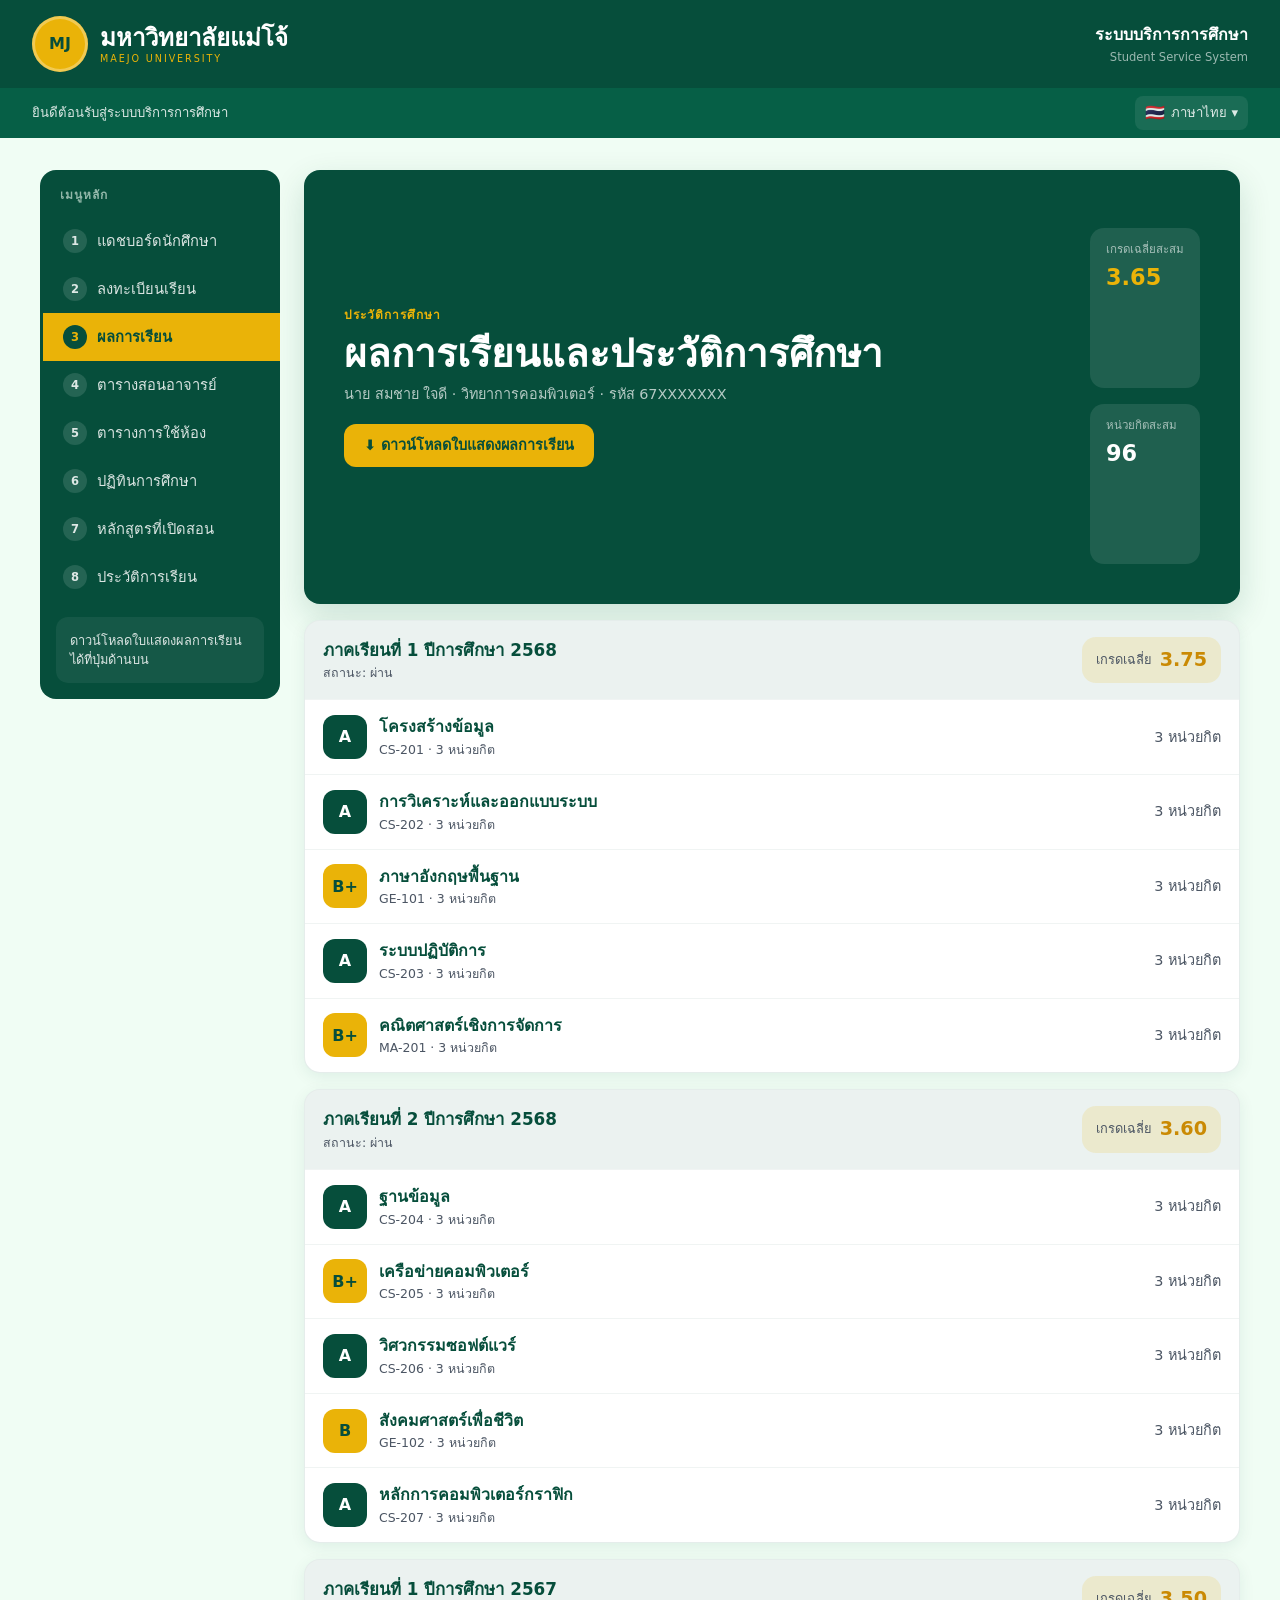
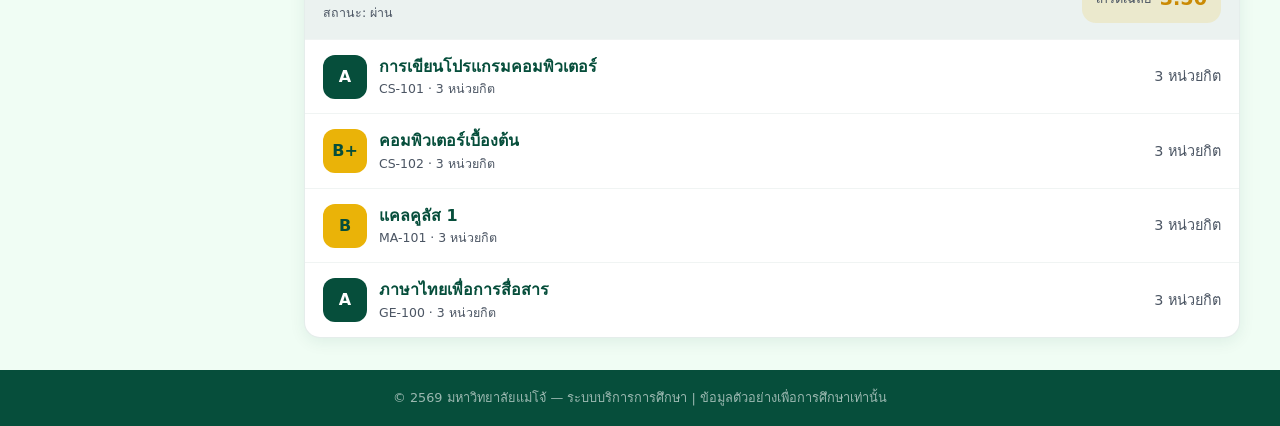
==== ledger.html @ 20697ff1 "first commit" ====
<!DOCTYPE html>
<html lang="th">
<head>
  <meta charset="UTF-8" />
  <meta name="viewport" content="width=device-width, initial-scale=1.0" />
  <title>ผลการเรียน — ระบบบริการการศึกษา มหาวิทยาลัยแม่โจ้</title>
  <meta name="description" content="ผลการเรียนและประวัติการศึกษา มหาวิทยาลัยแม่โจ้" />
  <link rel="stylesheet" href="style.css" />
</head>
<body>
  <a class="skip-link" href="#main">ข้ามไปยังเนื้อหาหลัก</a>

  <!-- ============ HEADER ============ -->
  <header class="site-header">
    <div class="site-header__top">
      <div class="site-header__logo" aria-hidden="true">MJ</div>
      <div class="site-header__titles">
        <p class="site-header__uni">มหาวิทยาลัยแม่โจ้</p>
        <p class="site-header__uni-en">Maejo University</p>
      </div>
      <div class="site-header__system">
        <p class="site-header__system-th">ระบบบริการการศึกษา</p>
        <p class="site-header__system-en">Student Service System</p>
      </div>
    </div>
    <div class="site-header__sub">
      <span class="site-header__welcome">ยินดีต้อนรับสู่ระบบบริการการศึกษา</span>
      <span class="site-header__lang"><span class="site-header__lang-flag">🇹🇭</span> ภาษาไทย ▾</span>
    </div>
  </header>

  <!-- ============ LAYOUT BODY ============ -->
  <div class="layout-body">
    <!-- SIDEBAR -->
    <aside class="sidebar" aria-label="เมนูหลัก">
      <p class="sidebar__title">เมนูหลัก</p>
      <nav>
        <ul>
          <li><a class="sidebar__link" href="index.html"><span class="sidebar__num">1</span> แดชบอร์ดนักศึกษา</a></li>
          <li><a class="sidebar__link" href="registry.html"><span class="sidebar__num">2</span> ลงทะเบียนเรียน</a></li>
          <li><a class="sidebar__link is-active" href="ledger.html"><span class="sidebar__num">3</span> ผลการเรียน</a></li>
          <li><a class="sidebar__link" href="#"><span class="sidebar__num">4</span> ตารางสอนอาจารย์</a></li>
          <li><a class="sidebar__link" href="#"><span class="sidebar__num">5</span> ตารางการใช้ห้อง</a></li>
          <li><a class="sidebar__link" href="#"><span class="sidebar__num">6</span> ปฏิทินการศึกษา</a></li>
          <li><a class="sidebar__link" href="#"><span class="sidebar__num">7</span> หลักสูตรที่เปิดสอน</a></li>
          <li><a class="sidebar__link" href="#"><span class="sidebar__num">8</span> ประวัติการเรียน</a></li>
        </ul>
      </nav>
      <div class="sidebar__hint">ดาวน์โหลดใบแสดงผลการเรียนได้ที่ปุ่มด้านบน</div>
    </aside>

    <!-- MAIN -->
    <main class="main" id="main">
      <!-- HERO -->
      <section class="hero" aria-label="ผลการเรียนและประวัติการศึกษา">
        <div class="hero__inner">
          <div class="hero__main">
            <p class="hero__eyebrow">ประวัติการศึกษา</p>
            <h1 class="hero__title">ผลการเรียนและประวัติการศึกษา</h1>
            <p class="hero__subtitle">นาย สมชาย ใจดี · วิทยาการคอมพิวเตอร์ · รหัส 67XXXXXXX</p>
            <div style="margin-top:18px;">
              <a class="btn btn--gold" href="#">⬇ ดาวน์โหลดใบแสดงผลการเรียน</a>
            </div>
          </div>
          <div class="hero__stats" style="flex-direction:column;">
            <div class="stat">
              <p class="stat__label">เกรดเฉลี่ยสะสม</p>
              <p class="stat__value stat__value--gold">3.65</p>
            </div>
            <div class="stat">
              <p class="stat__label">หน่วยกิตสะสม</p>
              <p class="stat__value">96</p>
            </div>
          </div>
        </div>
      </section>

      <!-- SEMESTERS -->
      <div style="display:flex;flex-direction:column;gap:16px;">

        <!-- Semester 1 / 2568 -->
        <section class="semester" aria-label="ภาคเรียนที่ 1 ปีการศึกษา 2568">
          <header class="semester__head">
            <div>
              <h2 class="semester__title">ภาคเรียนที่ 1 ปีการศึกษา 2568</h2>
              <p class="semester__status">สถานะ: ผ่าน</p>
            </div>
            <div class="semester__gpa">
              <span class="semester__gpa-label">เกรดเฉลี่ย</span>
              <span class="semester__gpa-value">3.75</span>
            </div>
          </header>
          <div>
            <div class="grade-row">
              <div class="grade-row__info">
                <span class="grade-pill grade-pill--a">A</span>
                <div>
                  <p class="grade-row__name">โครงสร้างข้อมูล</p>
                  <p class="grade-row__code">CS-201 · 3 หน่วยกิต</p>
                </div>
              </div>
              <span class="grade-row__credits">3 หน่วยกิต</span>
            </div>
            <div class="grade-row">
              <div class="grade-row__info">
                <span class="grade-pill grade-pill--a">A</span>
                <div>
                  <p class="grade-row__name">การวิเคราะห์และออกแบบระบบ</p>
                  <p class="grade-row__code">CS-202 · 3 หน่วยกิต</p>
                </div>
              </div>
              <span class="grade-row__credits">3 หน่วยกิต</span>
            </div>
            <div class="grade-row">
              <div class="grade-row__info">
                <span class="grade-pill grade-pill--b">B+</span>
                <div>
                  <p class="grade-row__name">ภาษาอังกฤษพื้นฐาน</p>
                  <p class="grade-row__code">GE-101 · 3 หน่วยกิต</p>
                </div>
              </div>
              <span class="grade-row__credits">3 หน่วยกิต</span>
            </div>
            <div class="grade-row">
              <div class="grade-row__info">
                <span class="grade-pill grade-pill--a">A</span>
                <div>
                  <p class="grade-row__name">ระบบปฏิบัติการ</p>
                  <p class="grade-row__code">CS-203 · 3 หน่วยกิต</p>
                </div>
              </div>
              <span class="grade-row__credits">3 หน่วยกิต</span>
            </div>
            <div class="grade-row">
              <div class="grade-row__info">
                <span class="grade-pill grade-pill--b">B+</span>
                <div>
                  <p class="grade-row__name">คณิตศาสตร์เชิงการจัดการ</p>
                  <p class="grade-row__code">MA-201 · 3 หน่วยกิต</p>
                </div>
              </div>
              <span class="grade-row__credits">3 หน่วยกิต</span>
            </div>
          </div>
        </section>

        <!-- Semester 2 / 2568 -->
        <section class="semester" aria-label="ภาคเรียนที่ 2 ปีการศึกษา 2568">
          <header class="semester__head">
            <div>
              <h2 class="semester__title">ภาคเรียนที่ 2 ปีการศึกษา 2568</h2>
              <p class="semester__status">สถานะ: ผ่าน</p>
            </div>
            <div class="semester__gpa">
              <span class="semester__gpa-label">เกรดเฉลี่ย</span>
              <span class="semester__gpa-value">3.60</span>
            </div>
          </header>
          <div>
            <div class="grade-row">
              <div class="grade-row__info">
                <span class="grade-pill grade-pill--a">A</span>
                <div>
                  <p class="grade-row__name">ฐานข้อมูล</p>
                  <p class="grade-row__code">CS-204 · 3 หน่วยกิต</p>
                </div>
              </div>
              <span class="grade-row__credits">3 หน่วยกิต</span>
            </div>
            <div class="grade-row">
              <div class="grade-row__info">
                <span class="grade-pill grade-pill--b">B+</span>
                <div>
                  <p class="grade-row__name">เครือข่ายคอมพิวเตอร์</p>
                  <p class="grade-row__code">CS-205 · 3 หน่วยกิต</p>
                </div>
              </div>
              <span class="grade-row__credits">3 หน่วยกิต</span>
            </div>
            <div class="grade-row">
              <div class="grade-row__info">
                <span class="grade-pill grade-pill--a">A</span>
                <div>
                  <p class="grade-row__name">วิศวกรรมซอฟต์แวร์</p>
                  <p class="grade-row__code">CS-206 · 3 หน่วยกิต</p>
                </div>
              </div>
              <span class="grade-row__credits">3 หน่วยกิต</span>
            </div>
            <div class="grade-row">
              <div class="grade-row__info">
                <span class="grade-pill grade-pill--b">B</span>
                <div>
                  <p class="grade-row__name">สังคมศาสตร์เพื่อชีวิต</p>
                  <p class="grade-row__code">GE-102 · 3 หน่วยกิต</p>
                </div>
              </div>
              <span class="grade-row__credits">3 หน่วยกิต</span>
            </div>
            <div class="grade-row">
              <div class="grade-row__info">
                <span class="grade-pill grade-pill--a">A</span>
                <div>
                  <p class="grade-row__name">หลักการคอมพิวเตอร์กราฟิก</p>
                  <p class="grade-row__code">CS-207 · 3 หน่วยกิต</p>
                </div>
              </div>
              <span class="grade-row__credits">3 หน่วยกิต</span>
            </div>
          </div>
        </section>

        <!-- Semester 1 / 2567 -->
        <section class="semester" aria-label="ภาคเรียนที่ 1 ปีการศึกษา 2567">
          <header class="semester__head">
            <div>
              <h2 class="semester__title">ภาคเรียนที่ 1 ปีการศึกษา 2567</h2>
              <p class="semester__status">สถานะ: ผ่าน</p>
            </div>
            <div class="semester__gpa">
              <span class="semester__gpa-label">เกรดเฉลี่ย</span>
              <span class="semester__gpa-value">3.50</span>
            </div>
          </header>
          <div>
            <div class="grade-row">
              <div class="grade-row__info">
                <span class="grade-pill grade-pill--a">A</span>
                <div>
                  <p class="grade-row__name">การเขียนโปรแกรมคอมพิวเตอร์</p>
                  <p class="grade-row__code">CS-101 · 3 หน่วยกิต</p>
                </div>
              </div>
              <span class="grade-row__credits">3 หน่วยกิต</span>
            </div>
            <div class="grade-row">
              <div class="grade-row__info">
                <span class="grade-pill grade-pill--b">B+</span>
                <div>
                  <p class="grade-row__name">คอมพิวเตอร์เบื้องต้น</p>
                  <p class="grade-row__code">CS-102 · 3 หน่วยกิต</p>
                </div>
              </div>
              <span class="grade-row__credits">3 หน่วยกิต</span>
            </div>
            <div class="grade-row">
              <div class="grade-row__info">
                <span class="grade-pill grade-pill--b">B</span>
                <div>
                  <p class="grade-row__name">แคลคูลัส 1</p>
                  <p class="grade-row__code">MA-101 · 3 หน่วยกิต</p>
                </div>
              </div>
              <span class="grade-row__credits">3 หน่วยกิต</span>
            </div>
            <div class="grade-row">
              <div class="grade-row__info">
                <span class="grade-pill grade-pill--a">A</span>
                <div>
                  <p class="grade-row__name">ภาษาไทยเพื่อการสื่อสาร</p>
                  <p class="grade-row__code">GE-100 · 3 หน่วยกิต</p>
                </div>
              </div>
              <span class="grade-row__credits">3 หน่วยกิต</span>
            </div>
          </div>
        </section>

      </div>
    </main>
  </div>

  <!-- ============ FOOTER ============ -->
  <footer class="site-footer">
    <p>© 2569 มหาวิทยาลัยแม่โจ้ — ระบบบริการการศึกษา | ข้อมูลตัวอย่างเพื่อการศึกษาเท่านั้น</p>
  </footer>
</body>
</html>
---- style.css ----
/* ============================================================
   ระบบบริการการศึกษา — External Stylesheet
   ธีม: เขียว เหลือง ขาว | Mobile-first + Media Queries
   ============================================================ */

/* ---------- ตัวแปรสี (CSS Variables) ---------- */
:root {
  --evergreen: #064E3B;
  --evergreen-soft: #065f46;
  --evergreen-light: #047857;
  --gold: #EAB308;
  --gold-soft: #facc15;
  --gold-deep: #ca8a04;
  --mint: #F0FDF4;
  --alabaster: #FFFFFF;
  --text: #064E3B;
  --text-muted: #4b5563;
  --border: #d1d5db;
  --radius: 16px;
  --shadow: 0 4px 16px rgba(6, 78, 59, 0.08);
  --shadow-lg: 0 12px 32px rgba(6, 78, 59, 0.16);
}

/* ---------- Reset ---------- */
* { box-sizing: border-box; margin: 0; padding: 0; }
html { -webkit-text-size-adjust: 100%; scroll-behavior: smooth; }
body {
  font-family: "Sarabun", "Prompt", system-ui, -apple-system, sans-serif;
  background: var(--mint);
  color: var(--text);
  line-height: 1.6;
  font-size: 16px;
}
img { max-width: 100%; height: auto; display: block; }
a { color: inherit; text-decoration: none; }
ul { list-style: none; }

/* ---------- Skip link (Accessibility) ---------- */
.skip-link {
  position: absolute;
  left: -999px;
  top: 0;
  background: var(--gold);
  color: var(--evergreen);
  padding: 8px 16px;
  font-weight: 700;
  z-index: 100;
}
.skip-link:focus { left: 0; }

/* ============================================================
   HEADER
   ============================================================ */
.site-header { background: var(--evergreen); color: #fff; }

.site-header__top {
  display: flex;
  align-items: center;
  gap: 12px;
  padding: 12px 16px;
  max-width: 1600px;
  margin: 0 auto;
}

.site-header__logo {
  width: 48px;
  height: 48px;
  border-radius: 50%;
  background: var(--gold);
  color: var(--evergreen);
  display: grid;
  place-items: center;
  font-weight: 800;
  flex-shrink: 0;
  box-shadow: inset 0 0 0 3px rgba(255,255,255,0.3);
}

.site-header__titles { line-height: 1.25; }
.site-header__uni { font-weight: 700; font-size: 1.05rem; }
.site-header__uni-en {
  font-size: 0.6rem;
  letter-spacing: 0.2em;
  color: var(--gold);
  text-transform: uppercase;
}
.site-header__system { display: none; }

.site-header__sub {
  background: var(--evergreen-soft);
  display: flex;
  justify-content: flex-end;
  align-items: center;
  gap: 16px;
  padding: 6px 16px;
  font-size: 0.82rem;
  color: rgba(255,255,255,0.85);
}
.site-header__welcome { display: none; }
.site-header__lang {
  display: inline-flex;
  align-items: center;
  gap: 6px;
  padding: 4px 10px;
  border-radius: 8px;
  background: rgba(255,255,255,0.08);
  cursor: pointer;
}
.site-header__lang-flag { font-size: 1rem; }

/* ============================================================
   LAYOUT หลัก
   ============================================================ */
.layout-body {
  max-width: 1600px;
  margin: 0 auto;
  padding: 16px;
}

/* ---------- Sidebar / Nav ---------- */
.sidebar {
  background: var(--evergreen);
  color: rgba(255,255,255,0.85);
  border-radius: var(--radius);
  margin-bottom: 16px;
  overflow: hidden;
}
.sidebar__title {
  padding: 16px 20px 12px;
  font-size: 0.75rem;
  font-weight: 700;
  letter-spacing: 0.08em;
  text-transform: uppercase;
  color: rgba(240, 253, 244, 0.6);
}
.sidebar__link {
  display: flex;
  align-items: center;
  gap: 10px;
  padding: 12px 20px;
  font-size: 0.92rem;
  transition: background 0.2s, transform 0.2s;
  border-left: 3px solid transparent;
}
.sidebar__link:hover { background: var(--evergreen-soft); transform: translateX(4px); }
.sidebar__link.is-active {
  background: var(--gold);
  color: var(--evergreen);
  font-weight: 700;
  border-left-color: var(--evergreen);
}
.sidebar__num {
  display: inline-grid;
  place-items: center;
  width: 24px;
  height: 24px;
  border-radius: 50%;
  background: rgba(255,255,255,0.12);
  font-size: 0.72rem;
  font-weight: 700;
}
.sidebar__link.is-active .sidebar__num { background: var(--evergreen); color: var(--gold); }
.sidebar__hint {
  margin: 16px;
  padding: 14px;
  border-radius: 12px;
  background: rgba(255,255,255,0.06);
  font-size: 0.8rem;
  line-height: 1.5;
}

/* ---------- Main ---------- */
.main { min-width: 0; }

/* ============================================================
   COMPONENTS ที่ใช้ซ้ำ
   ============================================================ */

/* ---------- Hero ---------- */
.hero {
  background: var(--evergreen);
  color: #fff;
  border-radius: var(--radius);
  padding: 24px;
  box-shadow: var(--shadow-lg);
  margin-bottom: 16px;
}
.hero__eyebrow { font-size: 0.75rem; font-weight: 700; letter-spacing: 0.08em; color: var(--gold); text-transform: uppercase; }
.hero__title { font-size: 1.5rem; font-weight: 700; margin-top: 6px; line-height: 1.2; }
.hero__subtitle { color: rgba(255,255,255,0.7); font-size: 0.9rem; margin-top: 6px; }

.hero__stats { display: flex; flex-wrap: wrap; gap: 10px; margin-top: 18px; }
.stat {
  background: rgba(255,255,255,0.1);
  border-radius: 14px;
  padding: 12px 16px;
  flex: 1 1 140px;
}
.stat__label { font-size: 0.72rem; color: rgba(255,255,255,0.6); }
.stat__value { font-size: 1.4rem; font-weight: 800; margin-top: 2px; }
.stat__value--gold { color: var(--gold); }

/* GPA Arc */
.gpa-arc {
  margin-top: 18px;
  background: rgba(255,255,255,0.1);
  border-radius: 18px;
  padding: 20px;
  text-align: center;
}
.gpa-arc__ring {
  position: relative;
  width: 140px;
  height: 140px;
  margin: 0 auto;
}
.gpa-arc__value { position: absolute; inset: 0; display: grid; place-items: center; flex-direction: column; }
.gpa-arc__number { font-size: 2rem; font-weight: 800; }
.gpa-arc__caption { font-size: 0.65rem; color: rgba(255,255,255,0.6); text-transform: uppercase; letter-spacing: 0.1em; }
.gpa-arc__label { margin-top: 10px; font-size: 0.82rem; color: rgba(255,255,255,0.7); }

/* ---------- Card ---------- */
.card {
  background: var(--alabaster);
  border: 1px solid rgba(6,78,59,0.1);
  border-radius: var(--radius);
  padding: 18px;
  box-shadow: var(--shadow);
}
.card__title { display: flex; align-items: center; gap: 8px; font-size: 1.05rem; font-weight: 700; margin-bottom: 12px; }
.card__icon { color: var(--gold-deep); }

/* ---------- Section heading ---------- */
.section-title {
  display: flex;
  align-items: center;
  gap: 8px;
  font-size: 1.1rem;
  font-weight: 700;
  margin: 20px 0 12px;
}
.section-title__icon { color: var(--gold-deep); }

/* ---------- Next-class action card ---------- */
.next-action { display: flex; flex-direction: column; gap: 14px; }
.next-action__body { display: flex; gap: 14px; align-items: flex-start; }
.next-action__icon {
  width: 52px; height: 52px; flex-shrink: 0;
  border-radius: 16px; background: rgba(234,179,8,0.15);
  display: grid; place-items: center; color: var(--gold-deep); font-size: 1.6rem;
}
.next-action__eyebrow { font-size: 0.72rem; font-weight: 700; color: var(--gold-deep); text-transform: uppercase; letter-spacing: 0.05em; }
.next-action__course { font-size: 1.1rem; font-weight: 700; margin-top: 2px; }
.next-action__meta { font-size: 0.85rem; color: var(--text-muted); margin-top: 2px; }

.btn {
  display: inline-flex; align-items: center; justify-content: center; gap: 8px;
  padding: 10px 20px; border-radius: 12px; font-weight: 700; font-size: 0.9rem;
  border: none; cursor: pointer; transition: background 0.2s, transform 0.1s;
}
.btn--primary { background: var(--evergreen); color: #fff; }
.btn--primary:hover { background: var(--evergreen-soft); }
.btn--gold { background: var(--gold); color: var(--evergreen); }
.btn--gold:hover { background: var(--gold-soft); }
.btn:active { transform: scale(0.98); }

/* ---------- Schedule list ---------- */
.schedule-list { display: flex; flex-direction: column; gap: 10px; }
.schedule-item {
  display: flex; align-items: stretch; overflow: hidden;
  border: 1px solid rgba(6,78,59,0.1); border-radius: 12px;
  background: var(--alabaster); box-shadow: var(--shadow);
}
.schedule-item__day {
  width: 52px; flex-shrink: 0; display: grid; place-items: center;
  color: #fff; font-weight: 800; font-size: 1.1rem;
}
.schedule-item__day--a { background: var(--evergreen); }
.schedule-item__day--b { background: var(--evergreen-soft); }
.schedule-item__day--c { background: var(--gold-deep); }
.schedule-item__body { display: flex; flex-direction: column; gap: 2px; padding: 10px 14px; flex: 1; min-width: 0; }
.schedule-item__course { font-weight: 700; overflow: hidden; text-overflow: ellipsis; white-space: nowrap; }
.schedule-item__room { font-size: 0.78rem; color: var(--text-muted); }
.schedule-item__time { font-size: 0.85rem; font-weight: 700; color: var(--gold-deep); align-self: flex-start; margin-top: 4px; }

/* ---------- Announcement ---------- */
.announce {
  border: 1px solid rgba(6,78,59,0.1); border-radius: 12px;
  background: var(--alabaster); padding: 14px 16px; box-shadow: var(--shadow);
}
.announce__head { display: flex; justify-content: space-between; align-items: flex-start; gap: 8px; }
.announce__title { font-weight: 700; font-size: 0.95rem; line-height: 1.4; }
.announce__badge {
  flex-shrink: 0; background: rgba(234,179,8,0.2); color: var(--gold-deep);
  font-size: 0.65rem; font-weight: 800; padding: 2px 8px; border-radius: 999px;
}
.announce__date { font-size: 0.75rem; color: var(--text-muted); margin-top: 8px; }
.announce__share { font-size: 0.8rem; color: var(--evergreen); font-weight: 600; margin-top: 8px; }

/* Announcement poster (CSS วาดเอง ไม่ต้องใช้รูป) */
.poster {
  margin-top: 14px; border-radius: 14px; overflow: hidden;
  border: 2px solid var(--evergreen); background: var(--mint); padding: 18px; text-align: center;
}
.poster__logo {
  width: 56px; height: 56px; border-radius: 50%; background: var(--gold);
  color: var(--evergreen); display: grid; place-items: center; margin: 0 auto 10px;
  font-weight: 800; box-shadow: inset 0 0 0 3px rgba(255,255,255,0.4);
}
.poster__title { font-weight: 800; font-size: 1rem; color: var(--evergreen); }
.poster__highlight {
  display: inline-block; margin: 12px auto; background: var(--evergreen); color: #fff;
  padding: 10px 20px; border-radius: 10px; font-weight: 800; font-size: 1.1rem;
}
.poster__sub { font-size: 0.85rem; color: var(--text); max-width: 320px; margin: 0 auto; }
.poster__disclaimer { font-size: 0.78rem; color: var(--gold-deep); margin-top: 10px; font-weight: 600; }
.poster__qr { margin-top: 14px; display: flex; flex-direction: column; align-items: center; gap: 6px; }
.poster__qr-box {
  width: 80px; height: 80px; background:
    repeating-conic-gradient(var(--evergreen) 0 25%, transparent 0 50%);
  border: 2px solid var(--evergreen); border-radius: 8px;
}
.poster__qr-label { font-size: 0.75rem; font-weight: 700; color: var(--evergreen); letter-spacing: 0.1em; }

/* ---------- Quick links ---------- */
.quicklinks { display: grid; grid-template-columns: repeat(2, 1fr); gap: 10px; }
.quicklink {
  display: flex; flex-direction: column; align-items: center; gap: 6px;
  padding: 14px 8px; border-radius: 14px; background: rgba(255,255,255,0.08);
  color: #fff; font-size: 0.8rem; font-weight: 600; text-align: center;
  transition: background 0.2s;
}
.quicklink:hover { background: rgba(255,255,255,0.16); }
.quicklink__icon { color: var(--gold); font-size: 1.4rem; }

/* ============================================================
   COURSE REGISTRY
   ============================================================ */
.search-bar {
  display: flex; align-items: center; gap: 10px;
  background: rgba(255,255,255,0.12); border-radius: 14px; padding: 8px 14px;
  margin-top: 18px;
}
.search-bar__icon { color: var(--gold); font-size: 1.1rem; }
.search-bar__input {
  flex: 1; background: transparent; border: none; outline: none;
  color: #fff; font-size: 0.92rem; padding: 8px 0;
}
.search-bar__input::placeholder { color: rgba(255,255,255,0.4); }

.registry-grid { display: grid; grid-template-columns: 1fr; gap: 16px; }

.filters .filter-btn {
  display: flex; justify-content: space-between; width: 100%;
  padding: 10px 14px; border-radius: 12px; border: none; cursor: pointer;
  background: transparent; color: var(--text); font-size: 0.9rem; font-weight: 600;
  text-align: left; transition: background 0.2s;
}
.filters .filter-btn:hover { background: var(--mint); }
.filters .filter-btn.is-active { background: var(--evergreen); color: #fff; }
.filters .filter-count { font-size: 0.78rem; opacity: 0.7; }

.progress { margin-top: 16px; }
.progress__bar { height: 8px; border-radius: 999px; background: var(--mint); overflow: hidden; margin-top: 8px; }
.progress__fill { height: 100%; background: var(--gold); border-radius: 999px; }

.course-grid { display: grid; grid-template-columns: 1fr; gap: 14px; }
.course-card {
  display: flex; flex-direction: column; border: 1px solid rgba(6,78,59,0.1);
  border-radius: 14px; background: var(--alabaster); padding: 16px; box-shadow: var(--shadow);
}
.course-card__head { display: flex; justify-content: space-between; align-items: flex-start; gap: 8px; }
.course-card__code { font-size: 0.78rem; font-weight: 700; color: var(--gold-deep); }
.course-card__name { font-weight: 700; font-size: 1rem; overflow: hidden; text-overflow: ellipsis; }
.course-card__meta { font-size: 0.8rem; color: var(--text-muted); margin-top: 10px; display: flex; flex-direction: column; gap: 4px; }
.badge { font-size: 0.65rem; font-weight: 800; padding: 2px 8px; border-radius: 999px; flex-shrink: 0; }
.badge--open { background: var(--mint); color: var(--evergreen); }
.badge--full { background: #e5e7eb; color: #6b7280; }
.badge--conflict { background: #fee2e2; color: #dc2626; }
.course-card__btn { margin-top: 14px; }

/* ============================================================
   ACADEMIC LEDGER
   ============================================================ */
.semester {
  border: 1px solid rgba(6,78,59,0.1); border-radius: 16px;
  background: var(--alabaster); overflow: hidden; box-shadow: var(--shadow);
}
.semester__head {
  display: flex; justify-content: space-between; align-items: center; gap: 12px;
  background: rgba(6,95,70,0.08); padding: 16px 18px;
}
.semester__title { font-weight: 700; font-size: 1.05rem; }
.semester__status { font-size: 0.78rem; color: var(--text-muted); }
.semester__gpa {
  display: flex; align-items: center; gap: 8px; background: rgba(234,179,8,0.15);
  padding: 8px 14px; border-radius: 14px; flex-shrink: 0;
}
.semester__gpa-label { font-size: 0.8rem; color: var(--text-muted); }
.semester__gpa-value { font-size: 1.2rem; font-weight: 800; color: var(--gold-deep); }

.grade-row {
  display: flex; justify-content: space-between; align-items: center; gap: 12px;
  padding: 14px 18px; border-top: 1px solid rgba(6,78,59,0.06);
}
.grade-row__info { display: flex; align-items: center; gap: 12px; min-width: 0; }
.grade-pill {
  width: 44px; height: 44px; flex-shrink: 0; border-radius: 12px;
  display: grid; place-items: center; font-weight: 800; font-size: 1rem;
}
.grade-pill--a { background: var(--evergreen); color: #fff; }
.grade-pill--b { background: var(--gold); color: var(--evergreen); }
.grade-pill--other { background: #e5e7eb; color: var(--text-muted); }
.grade-row__name { font-weight: 600; overflow: hidden; text-overflow: ellipsis; white-space: nowrap; }
.grade-row__code { font-size: 0.78rem; color: var(--text-muted); }
.grade-row__credits { font-size: 0.85rem; color: var(--text-muted); flex-shrink: 0; }

/* ---------- Footer ---------- */
.site-footer {
  background: var(--evergreen); color: rgba(255,255,255,0.6);
  text-align: center; padding: 18px 16px; font-size: 0.8rem;
}

/* ---------- Utility ---------- */
.page-intro { font-size: 0.9rem; color: var(--text-muted); margin-bottom: 16px; }
.grid-main { display: grid; grid-template-columns: 1fr; gap: 16px; }

/* ============================================================
   MEDIA QUERIES — Tablet (≥768px)
   ============================================================ */
@media (min-width: 768px) {
  .site-header__top { padding: 16px 32px; }
  .site-header__logo { width: 56px; height: 56px; }
  .site-header__uni { font-size: 1.3rem; }
  .site-header__system { display: block; margin-left: auto; text-align: right; }
  .site-header__system-th { font-weight: 700; font-size: 1rem; }
  .site-header__system-en { font-size: 0.72rem; color: rgba(255,255,255,0.6); }
  .site-header__welcome { display: inline; }
  .site-header__sub { padding: 8px 32px; justify-content: space-between; }

  .layout-body { display: flex; gap: 24px; padding: 24px 32px; align-items: flex-start; }
  .sidebar { width: 240px; flex-shrink: 0; position: sticky; top: 16px; margin-bottom: 0; }
  .main { flex: 1; min-width: 0; }

  .hero { padding: 32px; }
  .hero__title { font-size: 2rem; }
  .hero__inner { display: flex; justify-content: space-between; align-items: center; gap: 24px; }
  .hero__main { flex: 1; }
  .gpa-arc { margin-top: 0; flex-shrink: 0; }

  .grid-main { grid-template-columns: 2fr 1fr; gap: 24px; }
  .next-action { flex-direction: row; justify-content: space-between; align-items: center; }

  .registry-grid { grid-template-columns: 240px 1fr; gap: 24px; align-items: flex-start; }
  .filters { position: sticky; top: 16px; }
  .course-grid { grid-template-columns: repeat(2, 1fr); }

  .grade-row__credits { font-size: 0.9rem; }
}

/* ============================================================
   MEDIA QUERIES — Desktop (≥1024px)
   ============================================================ */
@media (min-width: 1024px) {
  .site-header__uni { font-size: 1.5rem; }
  .layout-body { padding: 32px 40px; }
  .hero { padding: 40px; }
  .hero__title { font-size: 2.4rem; }
  .hero__stats { gap: 16px; }
  .stat { flex-basis: 160px; }

  .schedule-item__body { flex-direction: row; align-items: center; justify-content: space-between; }
  .schedule-item__time { align-self: center; margin-top: 0; }

  .course-grid { grid-template-columns: repeat(2, 1fr); gap: 20px; }
  .quicklinks { grid-template-columns: repeat(2, 1fr); }
}

/* ============================================================
   MEDIA QUERIES — Large Desktop (≥1440px)
   ============================================================ */
@media (min-width: 1440px) {
  .layout-body { padding: 40px 48px; }
  .course-grid { grid-template-columns: repeat(2, 1fr); gap: 24px; }
}

/* ============================================================
   รองรับการพิมพ์
   ============================================================ */
@media print {
  .site-header, .sidebar, .site-footer, .btn { display: none; }
  body { background: #fff; }
}
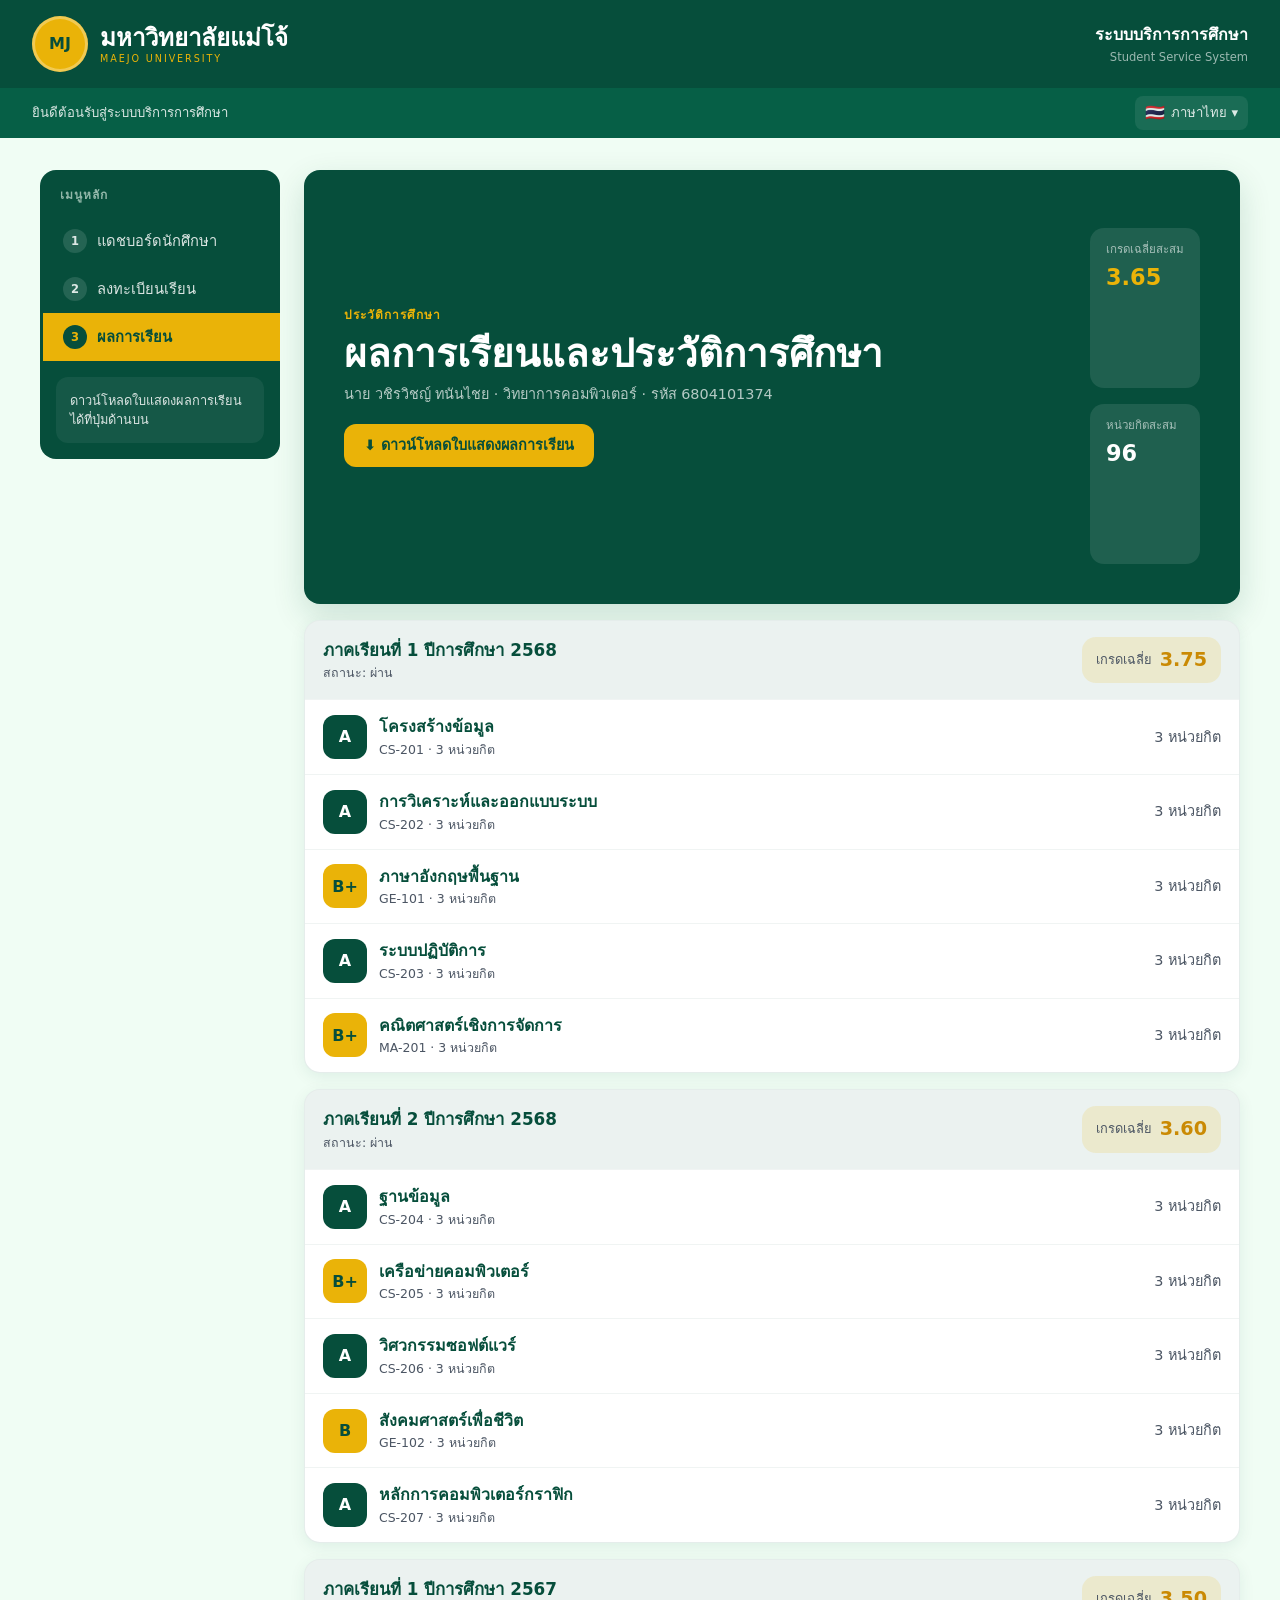
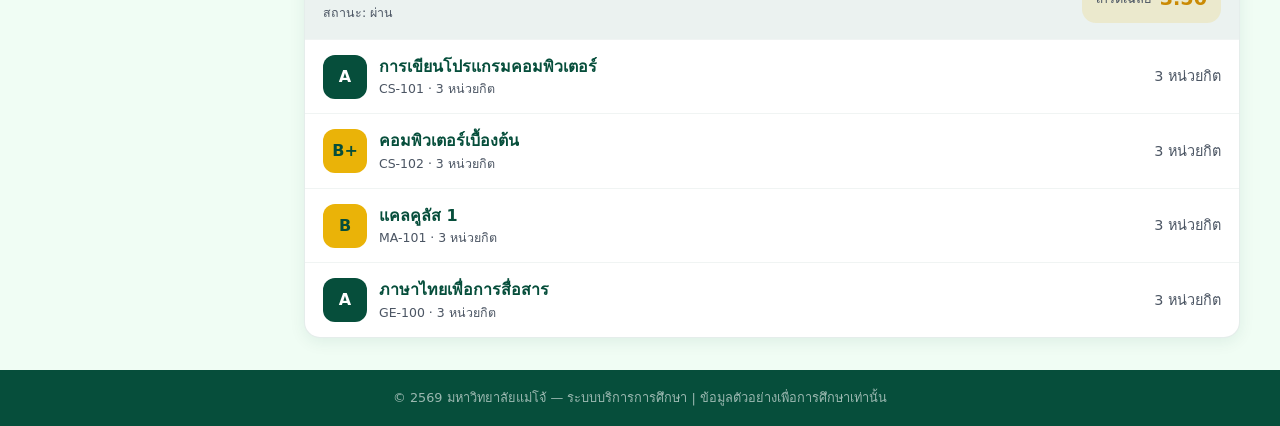
==== commit 46f66db9: "Work" ====
--- a/ledger.html
+++ b/ledger.html
@@ -39,11 +39,7 @@
           <li><a class="sidebar__link" href="index.html"><span class="sidebar__num">1</span> แดชบอร์ดนักศึกษา</a></li>
           <li><a class="sidebar__link" href="registry.html"><span class="sidebar__num">2</span> ลงทะเบียนเรียน</a></li>
           <li><a class="sidebar__link is-active" href="ledger.html"><span class="sidebar__num">3</span> ผลการเรียน</a></li>
-          <li><a class="sidebar__link" href="#"><span class="sidebar__num">4</span> ตารางสอนอาจารย์</a></li>
-          <li><a class="sidebar__link" href="#"><span class="sidebar__num">5</span> ตารางการใช้ห้อง</a></li>
-          <li><a class="sidebar__link" href="#"><span class="sidebar__num">6</span> ปฏิทินการศึกษา</a></li>
-          <li><a class="sidebar__link" href="#"><span class="sidebar__num">7</span> หลักสูตรที่เปิดสอน</a></li>
-          <li><a class="sidebar__link" href="#"><span class="sidebar__num">8</span> ประวัติการเรียน</a></li>
+
         </ul>
       </nav>
       <div class="sidebar__hint">ดาวน์โหลดใบแสดงผลการเรียนได้ที่ปุ่มด้านบน</div>
@@ -57,7 +53,7 @@
           <div class="hero__main">
             <p class="hero__eyebrow">ประวัติการศึกษา</p>
             <h1 class="hero__title">ผลการเรียนและประวัติการศึกษา</h1>
-            <p class="hero__subtitle">นาย สมชาย ใจดี · วิทยาการคอมพิวเตอร์ · รหัส 67XXXXXXX</p>
+            <p class="hero__subtitle">นาย วชิรวิชญ์ ทนันไชย · วิทยาการคอมพิวเตอร์ · รหัส 6804101374</p>
             <div style="margin-top:18px;">
               <a class="btn btn--gold" href="#">⬇ ดาวน์โหลดใบแสดงผลการเรียน</a>
             </div>
